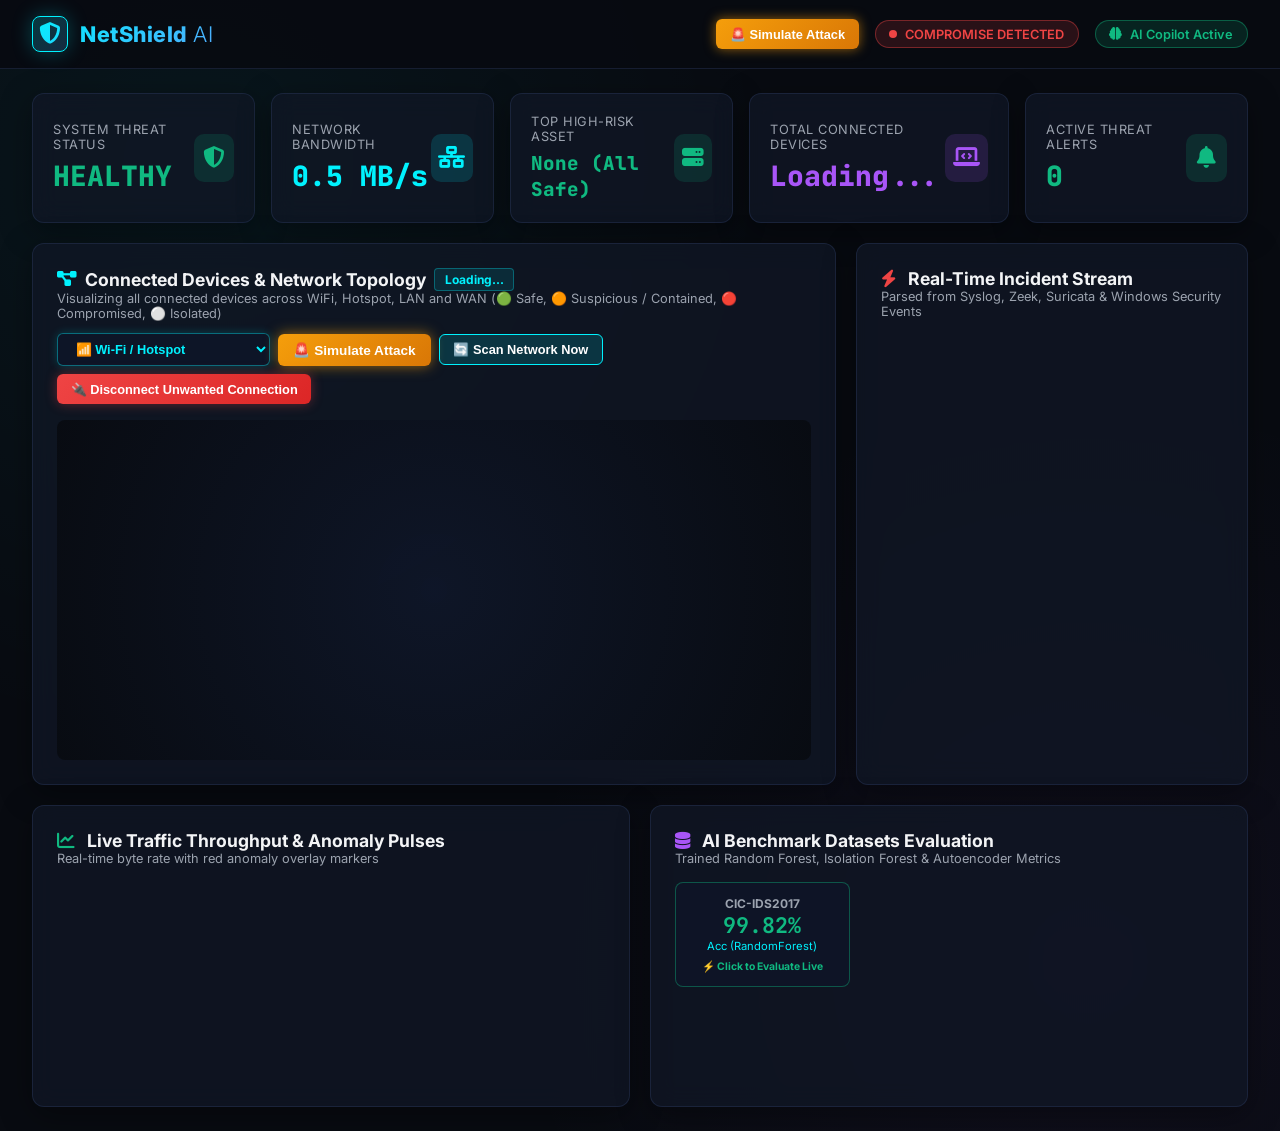
==== index.html @ 61b0b963 "feat(pages): assemble primary NetShield AI executive SOC interface structure" ====
<!DOCTYPE html>
<html lang="en">
<head>
  <meta charset="UTF-8">
  <meta name="viewport" content="width=device-width, initial-scale=1.0">
  <title>NetShield AI – Intelligent Network Compromise Detection System</title>

  <!-- Google Fonts -->
  <link rel="preconnect" href="https://fonts.googleapis.com">
  <link rel="preconnect" href="https://fonts.gstatic.com" crossorigin>
  <link href="https://fonts.googleapis.com/css2?family=Inter:wght@300;400;500;600;700;800&family=JetBrains+Mono:wght@400;600;800&display=swap" rel="stylesheet">

  <!-- FontAwesome Icons -->
  <link rel="stylesheet" href="https://cdnjs.cloudflare.com/ajax/libs/font-awesome/6.4.0/css/all.min.css">

  <!-- Custom Design System -->
  <link rel="stylesheet" href="css/style.css">
</head>
<body>

  <!-- Header Navigation -->
  <header>
    <div class="logo-brand">
      <div class="logo-icon">
        <i class="fa-solid => fa-shield-halved"></i>
      </div>
      <div>NetShield <span style="color:#00f2fe; font-weight:300;">AI</span></div>
    </div>



    <!-- Status Badges -->
    <div class="status-pills">
      <button onclick="window.NetShieldApp.triggerSimulatedAttack()" style="font-size:0.8rem; color:#fff; background:linear-gradient(135deg, #f59e0b, #d97706); padding:0.45rem 0.85rem; border-radius:6px; border:none; font-weight:bold; cursor:pointer; box-shadow:0 0 12px rgba(245,158,11,0.6); display:inline-flex; align-items:center; gap:0.4rem;">
        🚨 Simulate Attack
      </button>
      <div class="pill-badge pill-red">
        <div class="pulsing-dot"></div>
        <span>COMPROMISE DETECTED</span>
      </div>
      <div class="pill-badge pill-green">
        <i class="fa-solid fa-brain"></i>
        <span>AI Copilot Active</span>
      </div>
    </div>
  </header>

  <!-- Main Dashboard Container -->
  <main class="dashboard-grid">

    <!-- Top Metrics HUD -->
    <div class="col-12 metrics-row">
      <div class="glass-panel hud-card">
        <div>
          <div class="hud-title">SYSTEM THREAT STATUS</div>
          <div class="hud-value" id="hudThreatStatus" style="color:#10b981;">HEALTHY</div>
        </div>
        <div class="hud-icon" id="hudThreatIcon" style="background:rgba(16,185,129,0.15); color:#10b981;">
          <i class="fa-solid fa-shield-halved"></i>
        </div>
      </div>

      <div class="glass-panel hud-card">
        <div>
          <div class="hud-title">NETWORK BANDWIDTH</div>
          <div class="hud-value" id="hudPackets" style="color:#00f2fe;">0.5 MB/s</div>
        </div>
        <div class="hud-icon" style="background:rgba(0,242,254,0.15); color:#00f2fe;">
          <i class="fa-solid fa-network-wired"></i>
        </div>
      </div>

      <div class="glass-panel hud-card">
        <div>
          <div class="hud-title">TOP HIGH-RISK ASSET</div>
          <div class="hud-value" id="hudTopRiskAsset" style="color:#10b981; font-size:1.2rem;">None (All Safe)</div>
        </div>
        <div class="hud-icon" style="background:rgba(16,185,129,0.15); color:#10b981;">
          <i class="fa-solid fa-server"></i>
        </div>
      </div>

      <div class="glass-panel hud-card">
        <div>
          <div class="hud-title">TOTAL CONNECTED DEVICES</div>
          <div class="hud-value" id="hudConnectedDevices" style="color:#a855f7;">Loading...</div>
        </div>
        <div class="hud-icon" style="background:rgba(168,85,247,0.15); color:#a855f7;">
          <i class="fa-solid fa-laptop-code"></i>
        </div>
      </div>

      <div class="glass-panel hud-card">
        <div>
          <div class="hud-title">ACTIVE THREAT ALERTS</div>
          <div class="hud-value" id="hudAlertCount" style="color:#10b981;">0</div>
        </div>
        <div class="hud-icon" style="background:rgba(16,185,129,0.15); color:#10b981;">
          <i class="fa-solid fa-bell"></i>
        </div>
      </div>
    </div>

    <!-- Section 1: Connected Devices Topology (Left 8 Cols) -->
    <div class="col-8 glass-panel" style="padding:1.5rem;">
      <div style="display:flex; justify-content:space-between; align-items:center; flex-wrap:wrap; gap:0.75rem; margin-bottom:1rem;">
        <div>
          <h3 style="font-size:1.1rem; font-weight:700; display:flex; align-items:center; gap:0.5rem;"><i class="fa-solid fa-diagram-project" style="color:#00f2fe;"></i> Connected Devices & Network Topology <span id="topologyDeviceCountBadge" style="font-size:0.75rem; color:#00f2fe; background:rgba(0,242,254,0.1); padding:0.2rem 0.6rem; border-radius:4px; border:1px solid rgba(0,242,254,0.3); font-weight:bold;">Loading...</span></h3>
          <p style="font-size:0.8rem; color:#9ca3af;">Visualizing all connected devices across WiFi, Hotspot, LAN and WAN (🟢 Safe, 🟠 Suspicious / Contained, 🔴 Compromised, ⚪ Isolated)</p>
        </div>
        <div style="display:flex; gap:0.5rem; flex-wrap:wrap; align-items:center;">
          <!-- Showcase Network Mode Select Button -->
          <select id="showcaseNetworkSelect" onchange="if(window.NetShieldApp && window.NetShieldApp.soar) window.NetShieldApp.soar.showNotification('Showcase Mode: Switched to ' + this.options[this.selectedIndex].text, 'info')" style="font-size:0.8rem; color:#00f2fe; background:rgba(15,23,42,0.85); border:1px solid rgba(0,242,254,0.4); padding:0.45rem 0.85rem; border-radius:6px; font-weight:bold; cursor:pointer; outline:none; box-shadow:0 0 10px rgba(0,242,254,0.2);">
            <option value="wifi" style="background:#0f172a; color:#00f2fe;">📶 Wi-Fi / Hotspot</option>
            <option value="lan" style="background:#0f172a; color:#a855f7;">🌐 LAN (Ethernet Network)</option>
            <option value="firewall" style="background:#0f172a; color:#f59e0b;">🛡️ Firewall Perimeter</option>
          </select>

          <button id="btnSimulateAttack" onclick="window.NetShieldApp.triggerSimulatedAttack()" style="font-size:0.85rem; color:#fff; background:linear-gradient(135deg, #f59e0b, #d97706); padding:0.5rem 0.95rem; border-radius:6px; border:none; font-weight:bold; cursor:pointer; box-shadow:0 0 14px rgba(245,158,11,0.6); display:inline-flex; align-items:center; gap:0.4rem;">
            🚨 Simulate Attack
          </button>
          <button onclick="window.NetShieldApp.fetchConnectedDevices()" style="font-size:0.8rem; color:#fff; background:rgba(0,242,254,0.15); border:1px solid #00f2fe; padding:0.45rem 0.85rem; border-radius:6px; font-weight:bold; cursor:pointer;">
            🔄 Scan Network Now
          </button>
          <button onclick="window.NetShieldApp.disconnectUnwantedConnection()" style="font-size:0.8rem; color:#fff; background:linear-gradient(135deg, #ef4444, #dc2626); padding:0.45rem 0.85rem; border-radius:6px; border:none; font-weight:bold; cursor:pointer; box-shadow:0 0 12px rgba(239,68,68,0.4);">
            🔌 Disconnect Unwanted Connection
          </button>
        </div>
      </div>

      <!-- SVG Attack Graph -->
      <div class="graph-container">
        <svg id="attackGraphSvg"></svg>
      </div>
    </div>

    <!-- Section 2: Alert Timeline Stream (Right 4 Cols) -->
    <div class="col-4 glass-panel" style="padding:1.5rem;">
      <div style="margin-bottom:1rem;">
        <h3 style="font-size:1.1rem; font-weight:700;"><i class="fa-solid fa-bolt" style="color:#ef4444; margin-right:0.5rem;"></i> Real-Time Incident Stream</h3>
        <p style="font-size:0.8rem; color:#9ca3af;">Parsed from Syslog, Zeek, Suricata & Windows Security Events</p>
      </div>

      <div class="timeline-list" id="alertTimelineContainer">
        <!-- Rendered by JS -->
      </div>
    </div>

    <!-- Section 3: Live Telemetry Canvas & ML Performance (Left 6 Cols) -->
    <div class="col-6 glass-panel" style="padding:1.5rem;">
      <div style="display:flex; justify-content:space-between; align-items:center; margin-bottom:1rem;">
        <div>
          <h3 style="font-size:1.1rem; font-weight:700;"><i class="fa-solid fa-chart-line" style="color:#10b981; margin-right:0.5rem;"></i> Live Traffic Throughput & Anomaly Pulses</h3>
          <p style="font-size:0.8rem; color:#9ca3af;">Real-time byte rate with red anomaly overlay markers</p>
        </div>
      </div>
      <div style="height:200px; width:100%;">
        <canvas id="telemetryCanvas"></canvas>
      </div>
    </div>

    <!-- Section 4: Dataset Benchmarks Sandbox (Right 6 Cols) -->
    <div class="col-6 glass-panel" style="padding:1.5rem;">
      <div style="margin-bottom:1rem;">
        <h3 style="font-size:1.1rem; font-weight:700;"><i class="fa-solid fa-database" style="color:#a855f7; margin-right:0.5rem;"></i> AI Benchmark Datasets Evaluation</h3>
        <p style="font-size:0.8rem; color:#9ca3af;">Trained Random Forest, Isolation Forest & Autoencoder Metrics</p>
      </div>

      <div style="display:grid; grid-template-columns:repeat(3, 1fr); gap:0.75rem; text-align:center;">
        <div onclick="evaluateDataset('CIC-IDS2017')" style="background:rgba(15,23,42,0.6); padding:0.85rem; border-radius:8px; border:1px solid rgba(16,185,129,0.4); cursor:pointer; transition:all 0.2s ease;" onmouseover="this.style.transform='translateY(-2px)'; this.style.borderColor='#10b981';" onmouseout="this.style.transform='none'; this.style.borderColor='rgba(16,185,129,0.4)';">
          <div style="font-size:0.75rem; color:#9ca3af; font-weight:bold;">CIC-IDS2017</div>
          <div style="font-size:1.35rem; font-weight:bold; color:#10b981; font-family:var(--font-mono);">99.82%</div>
          <div style="font-size:0.7rem; color:#00f2fe;">Acc (RandomForest)</div>
          <div style="margin-top:0.4rem; font-size:0.65rem; color:#10b981; font-weight:bold;">⚡ Click to Evaluate Live</div>
        </div>
---- css/style.css ----
/* NetShield AI - Enterprise Cybersecurity Design System */
:root {
  --bg-dark: #080b11;
  --bg-card: rgba(16, 23, 38, 0.75);
  --bg-card-hover: rgba(23, 32, 54, 0.85);
  --border-color: rgba(45, 62, 98, 0.4);
  --border-cyan: rgba(0, 242, 254, 0.5);
  
  --primary-cyan: #00f2fe;
  --primary-blue: #4facfe;
  --accent-emerald: #10b981;
  --accent-amber: #f59e0b;
  --accent-rose: #ef4444;
  --accent-purple: #a855f7;
  
  --text-main: #f3f4f6;
  --text-muted: #9ca3af;
  --font-sans: 'Inter', -apple-system, BlinkMacSystemFont, 'Segoe UI', Roboto, sans-serif;
  --font-mono: 'JetBrains Mono', 'Fira Code', Consolas, monospace;
  
  --shadow-glow-cyan: 0 0 20px rgba(0, 242, 254, 0.25);
  --shadow-glow-red: 0 0 20px rgba(239, 68, 68, 0.35);
}

* {
  box-sizing: border-box;
  margin: 0;
  padding: 0;
}

body {
  background-color: var(--bg-dark);
  background-image: 
    radial-gradient(circle at 15% 15%, rgba(0, 242, 254, 0.05) 0%, transparent 40%),
    radial-gradient(circle at 85% 85%, rgba(168, 85, 247, 0.05) 0%, transparent 40%);
  color: var(--text-main);
  font-family: var(--font-sans);
  min-height: 100vh;
  overflow-x: hidden;
}

/* Glassmorphism utility */
.glass-panel {
  background: var(--bg-card);
  backdrop-filter: blur(12px);
  -webkit-backdrop-filter: blur(12px);
  border: 1px solid var(--border-color);
  border-radius: 12px;
  box-shadow: 0 8px 32px 0 rgba(0, 0, 0, 0.37);
  transition: all 0.3s ease;
}

.glass-panel:hover {
  border-color: rgba(0, 242, 254, 0.3);
}

/* Header Navbar */
header {
  display: flex;
  align-items: center;
  justify-content: space-between;
  padding: 1rem 2rem;
  border-bottom: 1px solid var(--border-color);
  background: rgba(8, 11, 17, 0.9);
  position: sticky;
  top: 0;
  z-index: 100;
}

.logo-brand {
  display: flex;
  align-items: center;
  gap: 0.75rem;
  font-size: 1.35rem;
  font-weight: 800;
  letter-spacing: 0.5px;
  background: linear-gradient(135deg, var(--primary-cyan), var(--primary-blue));
  -webkit-background-clip: text;
  -webkit-text-fill-color: transparent;
}

.logo-icon {
  width: 36px;
  height: 36px;
  background: linear-gradient(135deg, rgba(0, 242, 254, 0.2), rgba(79, 172, 254, 0.2));
  border: 1px solid var(--primary-cyan);
  border-radius: 8px;
  display: flex;
  align-items: center;
  justify-content: center;
  color: var(--primary-cyan);
  box-shadow: var(--shadow-glow-cyan);
}

.status-pills {
  display: flex;
  align-items: center;
  gap: 1rem;
}

.pill-badge {
  padding: 0.35rem 0.85rem;
  border-radius: 20px;
  font-size: 0.8rem;
  font-weight: 600;
  display: flex;
  align-items: center;
  gap: 0.5rem;
  border: 1px solid transparent;
}

.pill-green {
  background: rgba(16, 185, 129, 0.15);
  border-color: rgba(16, 185, 129, 0.4);
  color: var(--accent-emerald);
}

.pill-red {
  background: rgba(239, 68, 68, 0.15);
  border-color: rgba(239, 68, 68, 0.4);
  color: var(--accent-rose);
  animation: pulse-red 2s infinite;
}

@keyframes pulse-red {
  0%, 100% { box-shadow: 0 0 0 0 rgba(239, 68, 68, 0.4); }
  50% { box-shadow: 0 0 10px 4px rgba(239, 68, 68, 0.2); }
}

.pulsing-dot {
  width: 8px;
  height: 8px;
  border-radius: 50%;
  background-color: currentColor;
}

/* Scenario Controls */
.scenario-selector {
  display: flex;
  gap: 0.5rem;
  align-items: center;
  background: rgba(15, 23, 42, 0.8);
  padding: 0.25rem 0.5rem;
  border-radius: 8px;
  border: 1px solid var(--border-color);
}

.scenario-btn {
  background: transparent;
  border: none;
  color: var(--text-muted);
  padding: 0.4rem 0.75rem;
  border-radius: 6px;
  font-size: 0.8rem;
  font-weight: 600;
  cursor: pointer;
  transition: all 0.2s;
}

.scenario-btn:hover {
  color: var(--text-main);
  background: rgba(255, 255, 255, 0.05);
}

.scenario-btn.active {
  background: linear-gradient(135deg, var(--primary-cyan), var(--primary-blue));
  color: #000;
  font-weight: 700;
}

/* Dashboard Grid Layout */
.dashboard-grid {
  display: grid;
  grid-template-columns: repeat(12, 1fr);
  gap: 1.25rem;
  padding: 1.5rem 2rem;
  max-width: 1800px;
  margin: 0 auto;
}

.col-12 { grid-column: span 12; }
.col-8 { grid-column: span 8; }
.col-4 { grid-column: span 4; }
.col-6 { grid-column: span 6; }

/* Metrics HUD Cards */
.metrics-row {
  display: grid;
  grid-template-columns: repeat(5, 1fr);
  gap: 1rem;
}

.hud-card {
  padding: 1.25rem;
  display: flex;
  align-items: center;
  justify-content: space-between;
}

.hud-title {
  font-size: 0.8rem;
  color: var(--text-muted);
  text-transform: uppercase;
  letter-spacing: 0.5px;
  margin-bottom: 0.35rem;
}

.hud-value {
  font-size: 1.75rem;
  font-weight: 800;
  font-family: var(--font-mono);
}

.hud-icon {
  width: 48px;
  height: 48px;
  border-radius: 10px;
  display: flex;
  align-items: center;
  justify-content: center;
  font-size: 1.35rem;
}

/* Attack Graph Canvas Container */
.graph-container {
  height: 340px;
  position: relative;
  overflow: hidden;
  background: radial-gradient(circle at center, rgba(15, 23, 42, 0.8) 0%, rgba(8, 11, 17, 0.95) 100%);
  border-radius: 8px;
}

#attackGraphSvg {
  width: 100%;
  height: 100%;
}

/* Node Badge Colors */
.node-safe { fill: #10b981; stroke: #059669; }
.node-suspicious { fill: #f59e0b; stroke: #d97706; }
.node-compromised { fill: #ef4444; stroke: #dc2626; filter: drop-shadow(0px 0px 8px #ef4444); }

/* Asset Risk Scoreboard */
.asset-table {
  width: 100%;
  border-collapse: collapse;
  margin-top: 0.5rem;
}

.asset-table th {
  text-align: left;
  padding: 0.75rem 1rem;
  color: var(--text-muted);
  font-size: 0.75rem;
  text-transform: uppercase;
  border-bottom: 1px solid var(--border-color);
}

.asset-table td {
  padding: 0.85rem 1rem;
  border-bottom: 1px solid rgba(45, 62, 98, 0.2);
  font-size: 0.85rem;
}

.risk-bar-bg {
  width: 100%;
  height: 8px;
  background: rgba(255, 255, 255, 0.1);
  border-radius: 4px;
  overflow: hidden;
}

.risk-bar-fill {
  height: 100%;
  border-radius: 4px;
  transition: width 0.5s ease;
}

/* Alert Stream Timeline */
.timeline-list {
  display: flex;
  flex-direction: column;
  gap: 0.75rem;
  max-height: 340px;
  overflow-y: auto;
  padding-right: 0.5rem;
}

.timeline-item {
  padding: 1rem;
  border-left: 4px solid var(--accent-rose);
  background: rgba(239, 68, 68, 0.05);
  border-radius: 0 8px 8px 0;
  display: flex;
  justify-content: space-between;
  align-items: center;
  cursor: pointer;
  transition: transform 0.2s;
}

.timeline-item:hover {
  transform: translateX(4px);
  background: rgba(239, 68, 68, 0.12);
}

/* XAI Modal */
.modal-overlay {
  position: fixed;
  inset: 0;
  background: rgba(0, 0, 0, 0.75);
  backdrop-filter: blur(8px);
  display: flex;
  align-items: center;
  justify-content: center;
  z-index: 500;
  opacity: 0;
  pointer-events: none;
  transition: opacity 0.3s;
}

.modal-overlay.active {
  opacity: 1;
  pointer-events: auto;
}

.modal-content {
  width: 90%;
  max-width: 800px;
  max-height: 85vh;
  overflow-y: auto;
  padding: 2rem;
  border: 1px solid var(--primary-cyan);
  box-shadow: var(--shadow-glow-cyan);
}

/* Floating AI Chatbot Drawer */
.chat-widget-btn {
  position: fixed;
  bottom: 2rem;
  right: 2rem;
  width: 60px;
  height: 60px;
  border-radius: 50%;
  background: linear-gradient(135deg, var(--primary-cyan), var(--primary-blue));
  border: none;
  color: #000;
  font-size: 1.5rem;
  display: flex;
  align-items: center;
  justify-content: center;
  cursor: pointer;
  box-shadow: var(--shadow-glow-cyan);
  z-index: 300;
  transition: transform 0.3s ease;
}

.chat-widget-btn:hover {
  transform: scale(1.1);
}

.chat-drawer {
  position: fixed;
  bottom: 5.5rem;
  right: 2rem;
  width: 400px;
  height: 520px;
  display: flex;
  flex-direction: column;
  z-index: 300;
  opacity: 0;
  pointer-events: none;
  transform: translateY(20px);
  transition: all 0.3s ease;
}

.chat-drawer.active {
  opacity: 1;
  pointer-events: auto;
  transform: translateY(0);
}

.chat-header {
  padding: 1rem;
  border-bottom: 1px solid var(--border-color);
  display: flex;
  align-items: center;
  justify-content: space-between;
  background: rgba(16, 23, 38, 0.95);
  border-radius: 12px 12px 0 0;
}

.chat-messages {
  flex: 1;
  padding: 1rem;
  overflow-y: auto;
  display: flex;
  flex-direction: column;
  gap: 0.75rem;
  font-size: 0.85rem;
}

.chat-bubble {
  padding: 0.75rem 1rem;
  border-radius: 10px;
  max-width: 85%;
  line-height: 1.4;
}

.chat-bubble-user {
  align-self: flex-end;
  background: linear-gradient(135deg, var(--primary-blue), #2563eb);
  color: #fff;
}

.chat-bubble-bot {
  align-self: flex-start;
  background: rgba(30, 41, 59, 0.9);
  border: 1px solid var(--border-color);
  color: var(--text-main);
}

.chat-input-area {
  padding: 0.75rem;
  border-top: 1px solid var(--border-color);
  display: flex;
  gap: 0.5rem;
  background: rgba(16, 23, 38, 0.95);
  border-radius: 0 0 12px 12px;
}

.chat-input {
  flex: 1;
  background: rgba(8, 11, 17, 0.8);
  border: 1px solid var(--border-color);
  border-radius: 6px;
  padding: 0.5rem 0.75rem;
  color: #fff;
  font-size: 0.85rem;
  outline: none;
}

.chat-input:focus {
  border-color: var(--primary-cyan);
}

.chat-send-btn {
  background: var(--primary-cyan);
  border: none;
  color: #000;
  padding: 0.5rem 1rem;
  border-radius: 6px;
  font-weight: 700;
  cursor: pointer;
}

/* Custom Scrollbars */
::-webkit-scrollbar {
  width: 6px;
  height: 6px;
}
::-webkit-scrollbar-track {
  background: rgba(8, 11, 17, 0.5);
}
::-webkit-scrollbar-thumb {
  background: rgba(45, 62, 98, 0.6);
  border-radius: 3px;
}
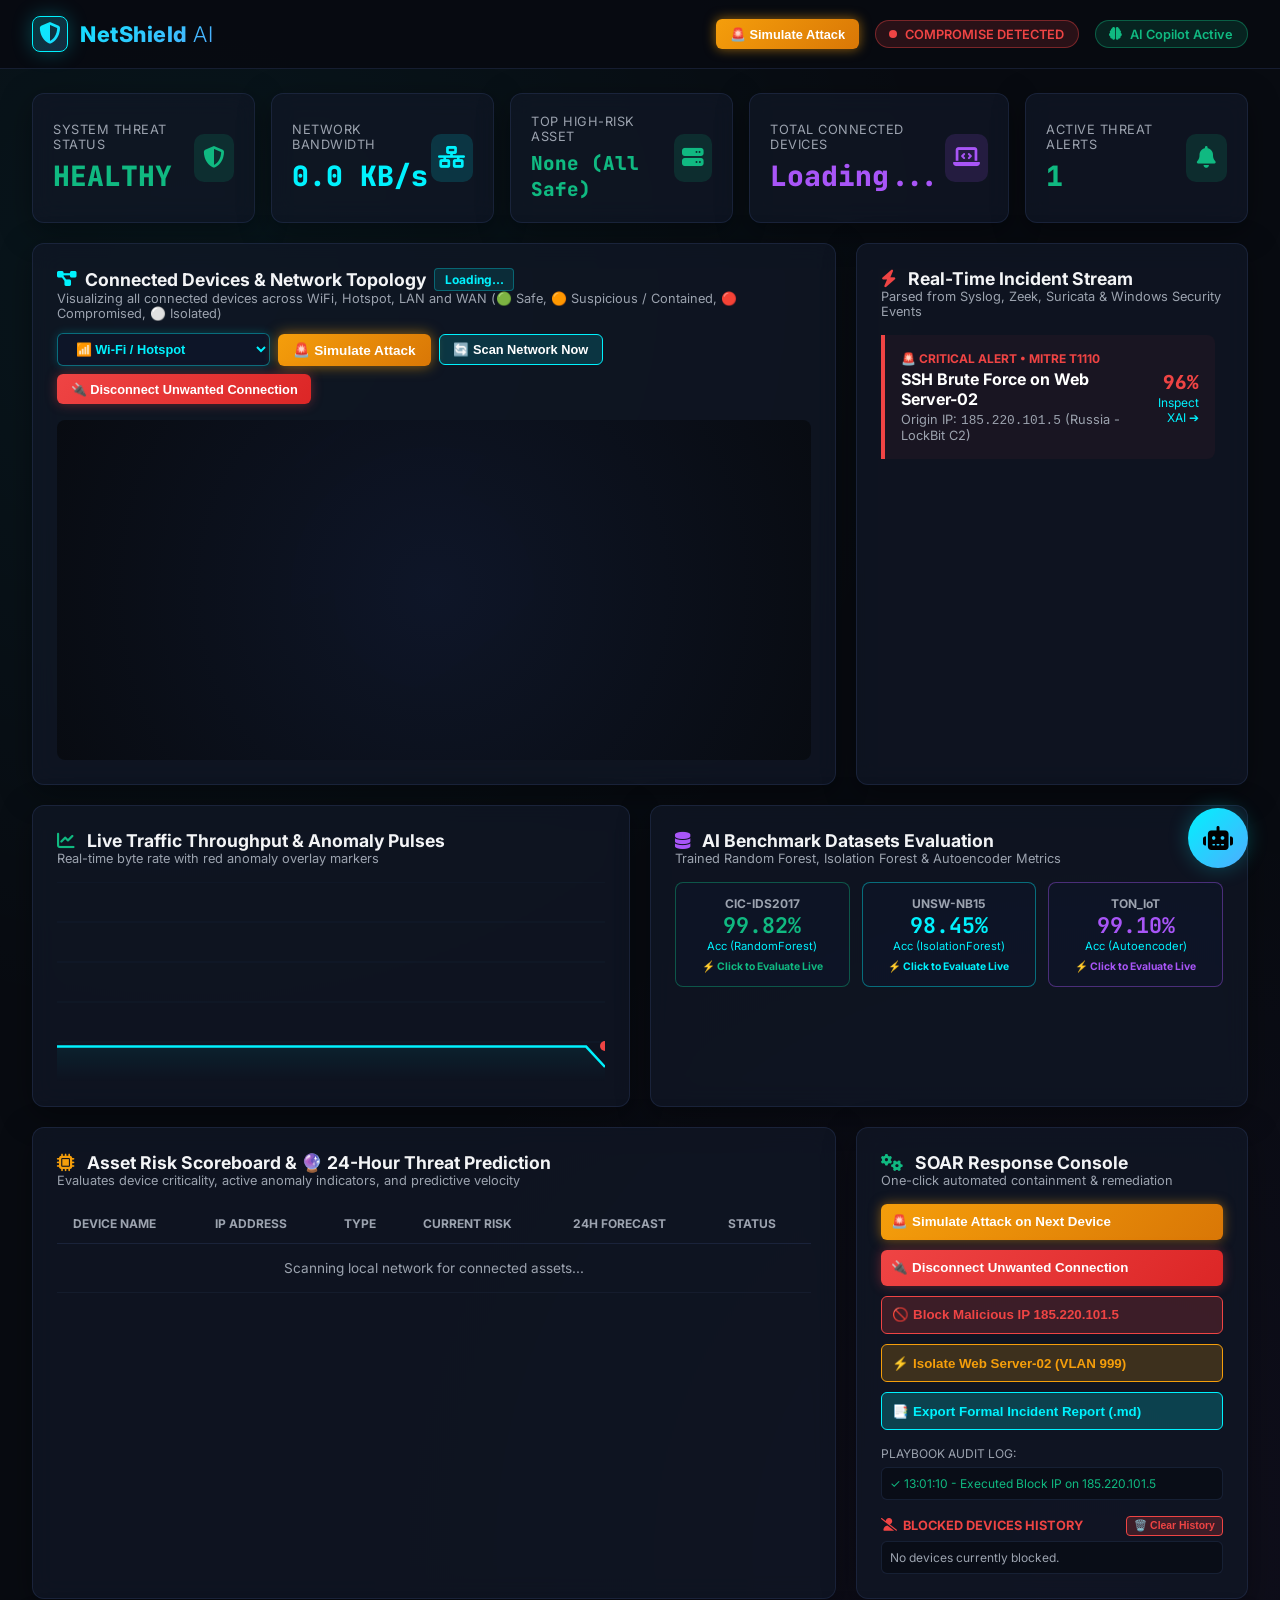
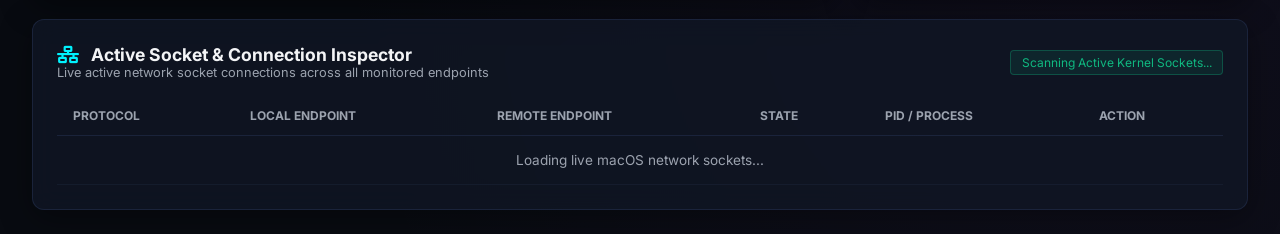
==== commit 273abf6b: "feat(pages): integrate telemetry tables, interactive modalians, and HUD overlays" ====
--- a/index.html
+++ b/index.html
@@ -22,7 +22,7 @@
   <header>
     <div class="logo-brand">
       <div class="logo-icon">
-        <i class="fa-solid => fa-shield-halved"></i>
+        <i class="fa-solid fa-shield-halved"></i>
       </div>
       <div>NetShield <span style="color:#00f2fe; font-weight:300;">AI</span></div>
     </div>
@@ -173,3 +173,179 @@
           <div style="font-size:0.7rem; color:#00f2fe;">Acc (RandomForest)</div>
           <div style="margin-top:0.4rem; font-size:0.65rem; color:#10b981; font-weight:bold;">⚡ Click to Evaluate Live</div>
         </div>
+        <div onclick="evaluateDataset('UNSW-NB15')" style="background:rgba(15,23,42,0.6); padding:0.85rem; border-radius:8px; border:1px solid rgba(0,242,254,0.4); cursor:pointer; transition:all 0.2s ease;" onmouseover="this.style.transform='translateY(-2px)'; this.style.borderColor='#00f2fe';" onmouseout="this.style.transform='none'; this.style.borderColor='rgba(0,242,254,0.4)';">
+          <div style="font-size:0.75rem; color:#9ca3af; font-weight:bold;">UNSW-NB15</div>
+          <div style="font-size:1.35rem; font-weight:bold; color:#00f2fe; font-family:var(--font-mono);">98.45%</div>
+          <div style="font-size:0.7rem; color:#00f2fe;">Acc (IsolationForest)</div>
+          <div style="margin-top:0.4rem; font-size:0.65rem; color:#00f2fe; font-weight:bold;">⚡ Click to Evaluate Live</div>
+        </div>
+        <div onclick="evaluateDataset('TON_IoT')" style="background:rgba(15,23,42,0.6); padding:0.85rem; border-radius:8px; border:1px solid rgba(168,85,247,0.4); cursor:pointer; transition:all 0.2s ease;" onmouseover="this.style.transform='translateY(-2px)'; this.style.borderColor='#a855f7';" onmouseout="this.style.transform='none'; this.style.borderColor='rgba(168,85,247,0.4)';">
+          <div style="font-size:0.75rem; color:#9ca3af; font-weight:bold;">TON_IoT</div>
+          <div style="font-size:1.35rem; font-weight:bold; color:#a855f7; font-family:var(--font-mono);">99.10%</div>
+          <div style="font-size:0.7rem; color:#00f2fe;">Acc (Autoencoder)</div>
+          <div style="margin-top:0.4rem; font-size:0.65rem; color:#a855f7; font-weight:bold;">⚡ Click to Evaluate Live</div>
+        </div>
+      </div>
+    </div>
+
+    <!-- Section 5: Monitored Asset Health & 24h Risk Scoreboard (Left 8 Cols) -->
+    <div class="col-8 glass-panel" style="padding:1.5rem;">
+      <div style="display:flex; justify-content:space-between; align-items:center; margin-bottom:1rem;">
+        <div>
+          <h3 style="font-size:1.1rem; font-weight:700;"><i class="fa-solid fa-microchip" style="color:#f59e0b; margin-right:0.5rem;"></i> Asset Risk Scoreboard & 🔮 24-Hour Threat Prediction</h3>
+          <p style="font-size:0.8rem; color:#9ca3af;">Evaluates device criticality, active anomaly indicators, and predictive velocity</p>
+        </div>
+      </div>
+
+      <table class="asset-table">
+        <thead>
+          <tr>
+            <th>Device Name</th>
+            <th>IP Address</th>
+            <th>Type</th>
+            <th>Current Risk</th>
+            <th>24h Forecast</th>
+            <th>Status</th>
+          </tr>
+        </thead>
+        <tbody id="assetTableBody">
+          <!-- Rendered by JS -->
+        </tbody>
+      </table>
+    </div>
+
+    <!-- Section 6: SOAR Automated Response Console (Right 4 Cols) -->
+    <div class="col-4 glass-panel" style="padding:1.5rem;">
+      <div style="margin-bottom:1rem;">
+        <h3 style="font-size:1.1rem; font-weight:700;"><i class="fa-solid fa-gears" style="color:#10b981; margin-right:0.5rem;"></i> SOAR Response Console</h3>
+        <p style="font-size:0.8rem; color:#9ca3af;">One-click automated containment & remediation</p>
+      </div>
+
+      <div style="display:flex; flex-direction:column; gap:0.65rem; margin-bottom:1rem;">
+        <button onclick="window.NetShieldApp.triggerSimulatedAttack()" style="background:linear-gradient(135deg, #f59e0b, #d97706); border:none; color:#fff; padding:0.65rem; border-radius:6px; font-weight:bold; cursor:pointer; text-align:left; box-shadow:0 0 12px rgba(245,158,11,0.5);">
+          🚨 Simulate Attack on Next Device
+        </button>
+        <button onclick="window.NetShieldApp.disconnectUnwantedConnection()" style="background:linear-gradient(135deg, #ef4444, #dc2626); border:none; color:#fff; padding:0.65rem; border-radius:6px; font-weight:bold; cursor:pointer; text-align:left; box-shadow:0 0 12px rgba(239,68,68,0.4);">
+          🔌 Disconnect Unwanted Connection
+        </button>
+        <button onclick="window.NetShieldApp.executeSOARAction('Block IP', '185.220.101.5')" style="background:rgba(239,68,68,0.2); border:1px solid #ef4444; color:#ef4444; padding:0.65rem; border-radius:6px; font-weight:bold; cursor:pointer; text-align:left;">
+          🚫 Block Malicious IP 185.220.101.5
+        </button>
+        <button onclick="window.NetShieldApp.executeSOARAction('Isolate Host', 'Web Server-02')" style="background:rgba(245,158,11,0.2); border:1px solid #f59e0b; color:#f59e0b; padding:0.65rem; border-radius:6px; font-weight:bold; cursor:pointer; text-align:left;">
+          ⚡ Isolate Web Server-02 (VLAN 999)
+        </button>
+        <button onclick="window.NetShieldApp.generateReport('Web Server-02', '10.0.0.5')" style="background:rgba(0,242,254,0.2); border:1px solid #00f2fe; color:#00f2fe; padding:0.65rem; border-radius:6px; font-weight:bold; cursor:pointer; text-align:left;">
+          📑 Export Formal Incident Report (.md)
+        </button>
+      </div>
+
+      <div style="font-size:0.75rem; color:#9ca3af; margin-bottom:0.35rem;">PLAYBOOK AUDIT LOG:</div>
+      <div id="soarActionList" style="max-height:100px; overflow-y:auto; background:rgba(8,11,17,0.6); border:1px solid var(--border-color); border-radius:6px; padding:0.5rem; margin-bottom:1rem;">
+        <div style="font-size:0.75rem; color:#10b981;">✓ 13:01:10 - Executed Block IP on 185.220.101.5</div>
+      </div>
+
+      <div style="display:flex; justify-content:space-between; align-items:center; margin-bottom:0.35rem;">
+        <div style="font-size:0.8rem; font-weight:700; color:#ef4444; display:flex; align-items:center; gap:0.35rem;">
+          <i class="fa-solid fa-user-slash"></i> BLOCKED DEVICES HISTORY
+        </div>
+        <button onclick="window.NetShieldApp.clearBlockedHistory()" style="background:rgba(239,68,68,0.2); border:1px solid #ef4444; color:#ef4444; padding:0.15rem 0.45rem; border-radius:4px; font-size:0.65rem; font-weight:bold; cursor:pointer;">
+          🗑️ Clear History
+        </button>
+      </div>
+      <div id="blockedDevicesList" style="max-height:140px; overflow-y:auto; background:rgba(8,11,17,0.6); border:1px solid var(--border-color); border-radius:6px; padding:0.5rem; display:flex; flex-direction:column; gap:0.4rem;">
+        <div style="font-size:0.75rem; color:#9ca3af;">No devices currently blocked.</div>
+      </div>
+    </div>
+
+    <!-- Section 7: Active TCP/UDP Socket Connections Inspector (Full 12 Cols) -->
+    <div class="col-12 glass-panel" style="padding:1.5rem;">
+      <div style="display:flex; justify-content:space-between; align-items:center; margin-bottom:1rem;">
+        <div>
+          <h3 style="font-size:1.1rem; font-weight:700;"><i class="fa-solid fa-network-wired" style="color:#00f2fe; margin-right:0.5rem;"></i> Active Socket & Connection Inspector</h3>
+          <p style="font-size:0.8rem; color:#9ca3af;">Live active network socket connections across all monitored endpoints</p>
+        </div>
+        <span id="socketMonitoredBadge" style="font-size:0.75rem; color:#10b981; background:rgba(16,185,129,0.1); padding:0.25rem 0.65rem; border-radius:4px; border:1px solid rgba(16,185,129,0.3);">
+          Scanning Active Kernel Sockets...
+        </span>
+      </div>
+
+      <table class="asset-table">
+        <thead>
+          <tr>
+            <th>Protocol</th>
+            <th>Local Endpoint</th>
+            <th>Remote Endpoint</th>
+            <th>State</th>
+            <th>PID / Process</th>
+            <th>Action</th>
+          </tr>
+        </thead>
+        <tbody id="socketTableBody">
+          <tr><td colspan="6" style="padding:1rem; text-align:center; color:#9ca3af;">Loading live macOS network sockets...</td></tr>
+        </tbody>
+      </table>
+    </div>
+
+  </main>
+
+  <!-- XAI Investigation Modal Overlay -->
+  <div class="modal-overlay" id="xaiModalOverlay">
+    <div class="glass-panel modal-content" style="position:relative;">
+      <button id="xaiModalClose" style="position:absolute; top:1.25rem; right:1.25rem; background:none; border:none; color:#9ca3af; font-size:1.5rem; cursor:pointer;">&times;</button>
+      <div id="xaiModalBody">
+        <!-- Rendered by XAIModalController -->
+      </div>
+    </div>
+  </div>
+
+  <!-- 💬 Floating AI Security Copilot Chat Widget -->
+  <button class="chat-widget-btn" id="chatWidgetBtn" title="Ask NetShield AI Copilot">
+    <i class="fa-solid fa-robot"></i>
+  </button>
+
+  <div class="glass-panel chat-drawer" id="chatDrawer">
+    <div class="chat-header">
+      <div style="display:flex; align-items:center; gap:0.5rem; font-weight:bold; color:#00f2fe;">
+        <i class="fa-solid fa-brain"></i> Ask NetShield AI Copilot
+      </div>
+      <button id="closeChatBtn" style="background:none; border:none; color:#9ca3af; font-size:1.2rem; cursor:pointer;">&times;</button>
+    </div>
+
+    <div class="chat-messages" id="chatMessages">
+      <!-- Messages appended by SecurityCopilotChatbot -->
+    </div>
+
+    <div class="chat-input-area">
+      <input type="text" class="chat-input" id="chatInput" placeholder="Why is Server-02 compromised?">
+      <button class="chat-send-btn" id="chatSendBtn">Ask</button>
+    </div>
+  </div>
+
+  <!-- AI Benchmark Dataset Evaluation Modal -->
+  <div class="modal-overlay" id="datasetEvalModal" onclick="if(event.target===this){this.classList.remove('active'); this.style.display='none';}" style="display:none; position:fixed; inset:0; background:rgba(0,0,0,0.85); backdrop-filter:blur(8px); z-index:9999; align-items:center; justify-content:center; padding:1.5rem;">
+    <div class="glass-panel" style="max-width:750px; width:100%; max-height:85vh; overflow-y:auto; padding:1.75rem; border-radius:12px; border:1px solid var(--border-color); background:rgba(15,23,42,0.95); box-shadow:0 0 30px rgba(0,242,254,0.3);">
+      <div style="display:flex; justify-content:space-between; align-items:center; border-bottom:1px solid rgba(255,255,255,0.1); padding-bottom:1rem; margin-bottom:1.25rem;">
+        <div>
+          <h2 id="evalModalTitle" style="font-size:1.3rem; font-weight:bold; color:#00f2fe; display:flex; align-items:center; gap:0.5rem;">
+            <i class="fa-solid fa-database" style="color:#a855f7;"></i> Benchmark Dataset Evaluator
+          </h2>
+          <div id="evalModalSubtitle" style="font-size:0.8rem; color:#9ca3af; margin-top:0.25rem;">Real-Time Feature Vector Classification on Live Network Hosts</div>
+        </div>
+        <button onclick="document.getElementById('datasetEvalModal').classList.remove('active'); document.getElementById('datasetEvalModal').style.display='none';" style="background:none; border:none; color:#9ca3af; font-size:1.5rem; cursor:pointer;">&times;</button>
+      </div>
+
+      <div id="evalModalContent">
+        <!-- Injected dynamically by JS -->
+      </div>
+    </div>
+  </div>
+
+  <!-- JavaScript Modules -->
+  <script src="js/charts.js?v=9"></script>
+  <script src="js/attack_graph.js?v=9"></script>
+  <script src="js/xai_modal.js?v=9"></script>
+  <script src="js/soar_ui.js?v=9"></script>
+  <script src="js/chatbot.js?v=9"></script>
+  <script src="js/app.js?v=9"></script>
+</body>
+</html>
